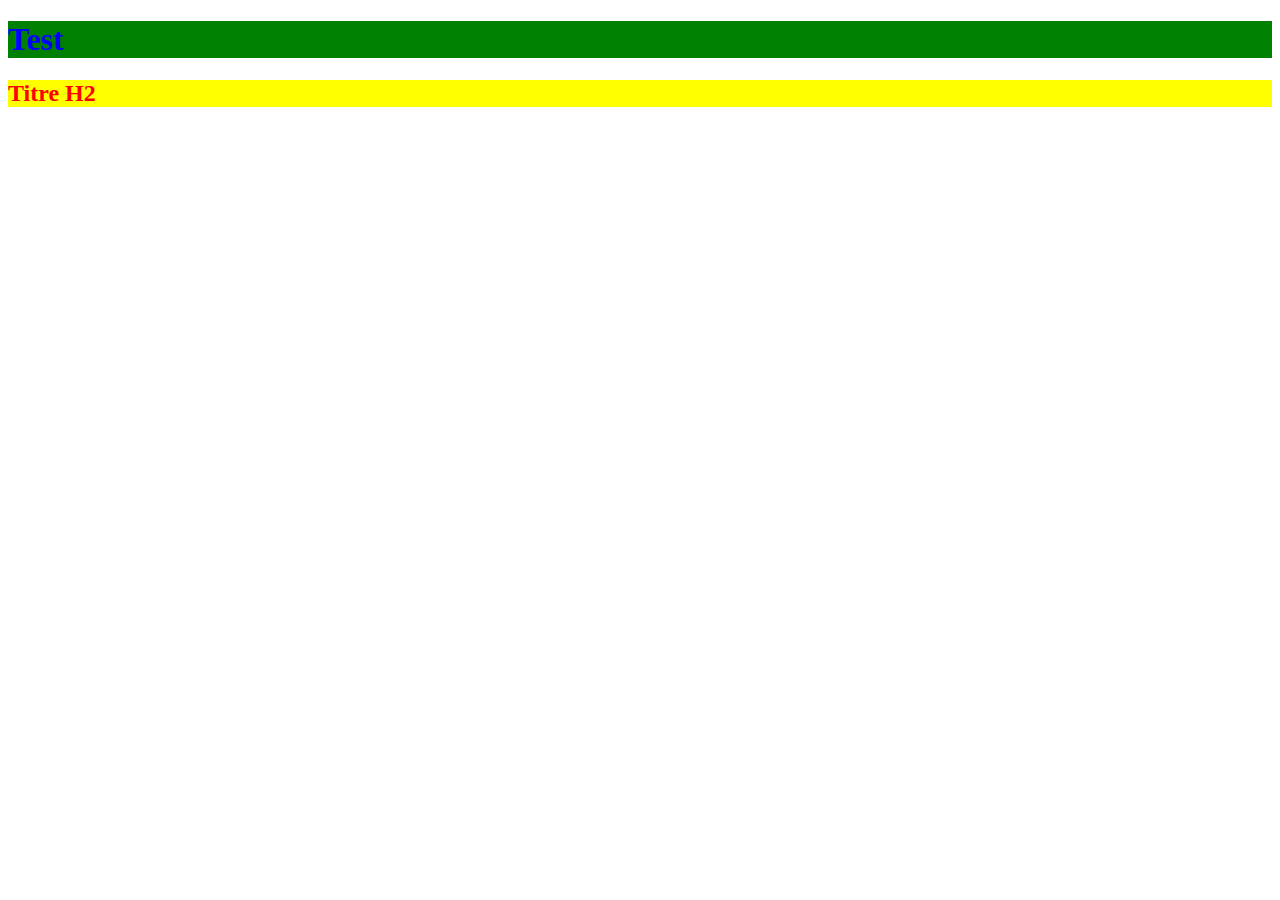
==== index.html @ 5d3e878f "first commit" ====
<!DOCTYPE html>
<html lang="en">
<head>
    <meta charset="UTF-8">
    <meta name="viewport" content="width=device-width, initial-scale=1.0">
    <link rel="stylesheet" href="./assets/css/style.css">
    <title>Document</title>
</head>
<body>
    <header>
        <h1>Test</h1>
    </header>
    <main>
        <section>
            <h2>Titre H2</h2>
        </section>
    </main>
</body>
</html>
---- assets/css/style.css ----
header {
  background-color: green;
}
header h1 {
  color: blue;
}

main section {
  background-color: yellow;
}
main section h2 {
  color: red;
}

/*# sourceMappingURL=style.css.map */
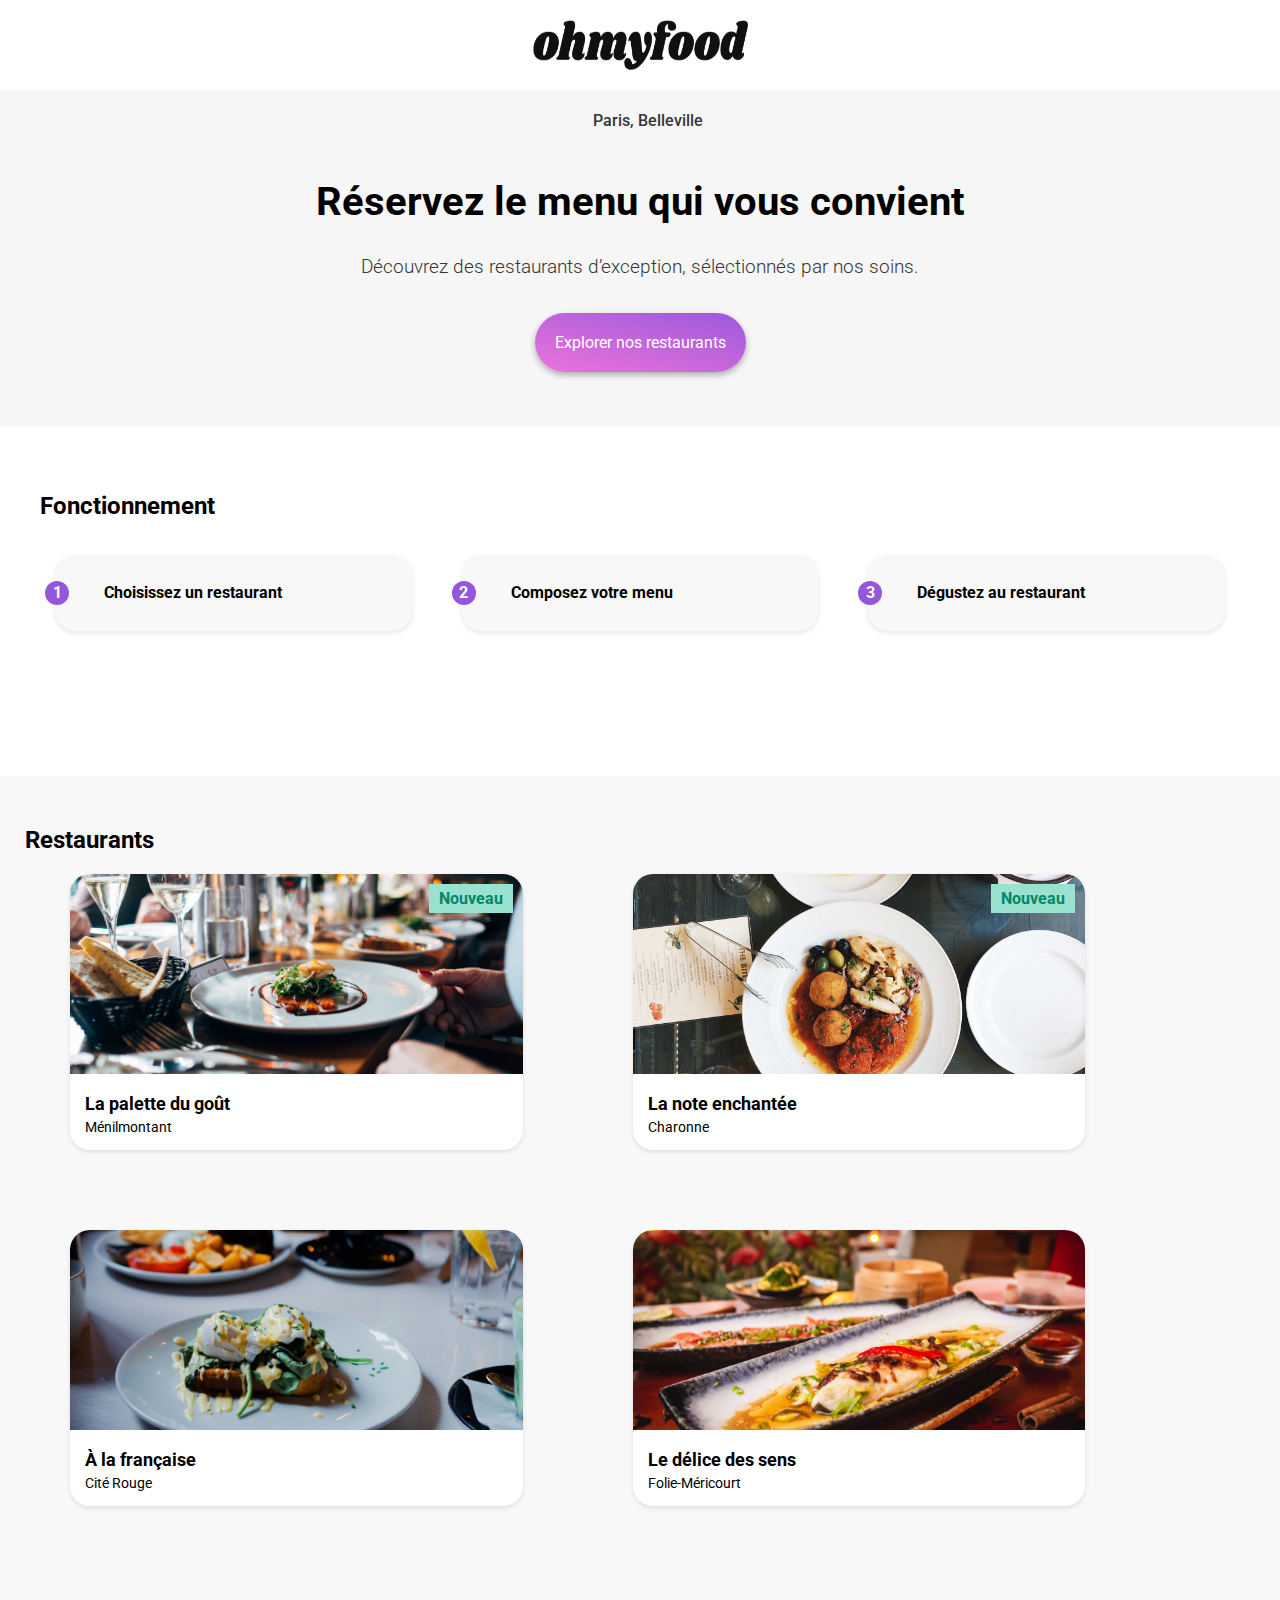
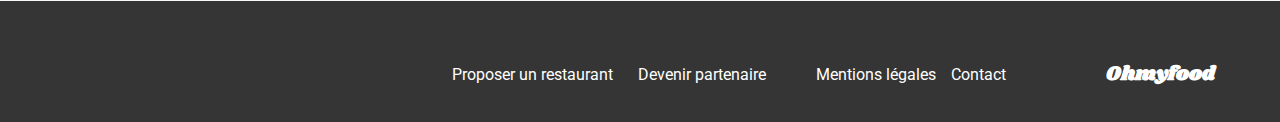
==== commit 22a7e799: "version 2" ====
--- a/index.html
+++ b/index.html
@@ -4,16 +4,158 @@
     <meta charset="UTF-8">
     <meta name="viewport" content="width=device-width, initial-scale=1.0">
     <link rel="stylesheet" href="./assets/css/style.css">
-    <title>Document</title>
+    <link rel="preconnect" href="https://fonts.googleapis.com">
+    <link rel="preconnect" href="https://fonts.gstatic.com" crossorigin="">
+    <link rel="stylesheet" href="https://cdnjs.cloudflare.com/ajax/libs/font-awesome/6.2.1/css/all.min.css" 
+    integrity="sha512-MV7K8+y+gLIBoVD59lQIYicR65iaqukzvf/nwasF0nqhPay5w/9lJmVM2hMDcnK1OnMGCdVK+iQrJ7lzPJQd1w==" 
+    crossorigin="anonymous" referrerpolicy="no-referrer">
+    <link rel="preconnect" href="https://fonts.googleapis.com">
+    <link rel="preconnect" href="https://fonts.gstatic.com" crossorigin>
+    <link href="https://fonts.googleapis.com/css2?family=Roboto:ital,wght@0,100;0,300;0,400;0,500;0,700;0,900;1,100;1,300;1,400;1,500;1,700;1,900&display=swap" rel="stylesheet">
+    <link href="https://fonts.googleapis.com/css2?family=Roboto:ital,wght@0,100;0,300;0,400;0,500;0,700;0,900;1,100;1,300;1,400;1,500;1,700;1,900&family=Shrikhand&display=swap" rel="stylesheet">
+    <title>Oh My Food</title>
 </head>
 <body>
     <header>
-        <h1>Test</h1>
+      <div id="logo">
+          <img class="logo-header" src="assets/images/logo/ohmyfood.png" alt="Logo de Oh My Food" width="215" height="50">
+      </div>
+      <div class="location">
+        <i class="fa-solid fa-location-dot"></i>
+        <p>Paris, Belleville</p>
+        </div>
     </header>
     <main>
-        <section>
-            <h2>Titre H2</h2>
-        </section>
-    </main>
+      <section class="presentation-main-container">
+        <h1>Réservez le menu qui vous convient</h1>
+        <p class="presentation">Découvrez des restaurants d’exception, sélectionnés par nos soins.</p>
+        <a href="#" class="btn-primary">Explorer nos restaurants</a>
+      </section>
+      <section class="fonctionnement-main-container">
+        <h2 class="title-section">Fonctionnement</h2>
+        <div class="fonctionnement-list">
+          <div class="fonctionnement">
+          <article>
+            <p class="btn-second-number">1</p>
+              <i class="fa-solid fa-mobile-screen-button"></i>
+            <h3>Choisissez un restaurant</h3>
+          </article>
+        </div>
+        <div class="fonctionnement">
+          <article>
+            <p class="btn-second-number">2</p>
+            <i class="fa-solid fa-list"></i>
+            <h3>Composez votre menu</h3>
+          </article>
+        </div>
+        <div class="fonctionnement">
+          <article>
+            <p class="btn-second-number">3</p>
+            <div class="fonctionnement-icone">
+              <i class="fa-solid fa-store"></i>
+            </div>
+            <h3>Dégustez au restaurant</h3>
+          </article>
+        </div>
+        </div>
+            </section>
+            <section class="restaurant-main-container">
+                <h2 class="restaurant-title">Restaurants</h2>
+                <div class="restaurant-cards">
+                  <div class="restaurant-list">
+                  <a href="/pages/la_palette_du_gout.html">
+                      <article class="card">
+                          <img src="./assets/images/restaurants/jay-wennington-N_Y88TWmGwA-unsplash.jpg" alt="">
+                          <div class="article-content">
+                            <div>
+                                <h3 class="card-title">La palette du goût</h3>
+                                <p class="card-subtitle">Ménilmontant</p>
+                            </div>
+                              <div class="card-rating">
+                                <i class="fa-solid fa-heart hide"></i>
+                                <i class="fa-regular fa-heart"></i>
+                              </div>
+                          </div>
+                         <div class="badge">Nouveau</div> 
+                      </article>
+                  </a>
+              </div>
+              <div class="restaurant-list">
+                <a href="/pages/la_note_enchantee.html">
+                    <article class="card">
+                        <img src="./assets/images/restaurants/stil-u2Lp8tXIcjw-unsplash.jpg" alt="">
+                        <div class="article-content">
+                            <div>
+                                <h3 class="card-title">La note enchantée</h3>
+                            <p class="card-subtitle">Charonne</p>
+                            </div>
+                            
+                            <div class="card-rating">
+                              <i class="fa-solid fa-heart hide"></i>
+                              <i class="fa-regular fa-heart"></i>
+                                
+                            </div>
+                        </div>
+                        <div class="badge">Nouveau</div> 
+                    </article>
+                </a>
+            </div>
+            <div class="restaurant-list">
+              <a href="/pages/a_la_francaise.html">
+                  <article class="card">
+                      <img src="./assets/images/restaurants/toa-heftiba-DQKerTsQwi0-unsplash.jpg" alt="">
+                      <div class="article-content">
+                        <div>
+                            <h3 class="card-title">À la française</h3>
+                          <p class="card-subtitle">Cité Rouge</p>
+                        </div>
+                          
+                          <div class="card-rating">
+                            <i class="fa-solid fa-heart hide"></i>
+                            <i class="fa-regular fa-heart"></i>
+                          </div>
+                      </div>
+                  </article>
+              </a>
+          </div>
+          <div class="restaurant-list">
+            <a href="/pages/le_delice_des_sens.html">
+                <article class="card">
+                    <img src="./assets/images/restaurants/louis-hansel-shotsoflouis-qNBGVyOCY8Q-unsplash.jpg" alt="">
+                    <div class="article-content">
+                        <div>
+                            <h3 class="card-title">Le délice des sens</h3>
+                        <p class="card-subtitle">Folie-Méricourt</p>
+                        </div>
+                        <div class="card-rating">
+                          <i class="fa-solid fa-heart hide"></i>
+                          <i class="fa-regular fa-heart"></i>
+                        </div>
+                    </div>
+                </article>
+            </a>
+        </div>
+                </div>
+                
+            </section>
+            </main>
+            <footer class="footer">
+              <h1 class="footer_logo">Ohmyfood</h1>
+          <div class="footer_bloc">
+              <div class="footer-nav">
+                  <a href="#" class="footer_nav">
+                      <i class="fas fa-utensils footer_nav-icons"></i>
+                  <p>Proposer un restaurant</p>
+                  </a>
+                  <a href="#" class=" footer_nav">
+                      <i class="fas fa-hands-helping footer_nav-icons"></i>
+                  <p>Devenir partenaire</p>
+              </a>
+              </div>
+              <a class="footer_nav-info" href="#"><p>Mentions légales</p></a>
+              <a class="footer_nav-info" href="#"><p>Contact</p></a>
+              <h1 class="footer_logo_res">Ohmyfood</h1>
+          </div>
+      </footer>    
 </body>
 </html>--- a/assets/css/style.css
+++ b/assets/css/style.css
@@ -1,15 +1,414 @@
-header {
-  background-color: green;
-}
-header h1 {
-  color: blue;
-}
-
-main section {
-  background-color: yellow;
-}
-main section h2 {
-  color: red;
+body {
+  font-family: roboto;
+}
+
+header #logo {
+  display: flex;
+  justify-content: center;
+  align-items: center;
+  padding: 20px;
+}
+header .location {
+  background-color: #EAEAEA;
+  padding: 5px;
+  display: flex;
+  justify-content: center;
+  align-items: center;
+  font-weight: 500;
+  color: #353535;
+  box-shadow: 0 3px 6px rgba(0, 0, 0, 0.3);
+  margin-bottom: 15px;
+}
+header .location i {
+  margin-right: 15px;
+  color: #353535;
+}
+
+@media (min-width: 1024px) {
+  header .location {
+    box-shadow: none;
+    background-color: #f6f6f6;
+    margin-bottom: 10px;
+  }
+}
+body {
+  margin: 0;
+}
+body .presentation-main-container {
+  text-align: center;
+  display: flex;
+  flex-direction: column;
+  align-items: center;
+  margin: auto;
+  margin-top: -10px;
+  padding-bottom: 55px;
+  background-color: #f6f6f6;
+}
+body .presentation-main-container p {
+  font-size: larger;
+  font-weight: 300;
+  color: #353535;
+}
+body .presentation-main-container .btn-primary {
+  border-radius: 35px;
+  background: linear-gradient(193.33deg, rgb(147, 86, 220) -11.44%, #FF79DA 123.93%);
+  padding: 20px;
+  color: white;
+  text-decoration: none;
+  box-shadow: 0 3px 6px rgba(0, 0, 0, 0.3);
+}
+body .presentation-main-container h1 {
+  margin-bottom: -5px;
+  margin-left: 75px;
+  margin-right: 75px;
+}
+body .fonctionnement-main-container .title-section {
+  margin-top: 35px;
+  padding-left: 10px;
+}
+body .fonctionnement-main-container {
+  padding: 30px;
+}
+body .fonctionnement {
+  display: flex;
+  align-items: center;
+  padding: 10px;
+  border-radius: 20px;
+  background-color: #f8f8f8;
+  box-shadow: 0 2px 5px rgba(0, 0, 0, 0.1);
+  margin: 0 25px 35px;
+}
+body .fonctionnement article {
+  display: flex;
+  align-items: center;
+}
+body .fa-solid {
+  color: #7e7e7e;
+}
+body .btn-second-number {
+  display: flex;
+  align-items: center;
+  justify-content: center;
+  width: 24px;
+  height: 24px;
+  border-radius: 50%;
+  background-color: #9356DC;
+  color: white;
+  font-weight: bold;
+  position: relative;
+  left: -20px;
+}
+body h3 {
+  margin-left: 15px;
+  font-size: 16px;
+  font-weight: bold;
+}
+body .restaurant-main-container {
+  background-color: #f8f8f8;
+  padding: 15px;
+  margin-top: 80px;
+}
+body .restaurant-title {
+  margin-top: 35px;
+  padding-left: 10px;
+}
+body .restaurant-list {
+  display: flex;
+  flex-wrap: wrap;
+  margin-bottom: 25px;
+  justify-content: center;
+  padding-bottom: 55px;
+}
+body .restaurant-list a {
+  text-decoration: none;
+  width: 100%;
+}
+body .card {
+  position: relative;
+  width: 100%;
+  border-radius: 20px;
+  box-shadow: 0 2px 5px rgba(0, 0, 0, 0.1);
+  background-color: white;
+}
+body .card img {
+  width: 100%;
+  height: 200px;
+  border-top-left-radius: 20px;
+  border-top-right-radius: 20px;
+  object-fit: cover;
+}
+body .article-content {
+  padding: 15px;
+  display: flex;
+  justify-content: space-between;
+  align-items: center;
+  position: relative;
+}
+body .card-title {
+  margin: 0;
+  font-size: 18px;
+  font-weight: bold;
+  color: black;
+}
+body .card-subtitle {
+  margin: 5px 0 0 0;
+  font-size: 14px;
+  color: black;
+}
+body .card-rating {
+  font-size: 18px;
+  color: black;
+}
+body .card-rating i {
+  position: absolute;
+  top: 25px;
+  right: 20px;
+}
+body .hide {
+  opacity: 0;
+  transition: opacity 0.5s ease;
+  z-index: 1;
+  color: #9356DC;
+}
+
+.hide:hover {
+  opacity: 1;
+}
+
+.badge {
+  position: absolute;
+  top: 10px;
+  right: 10px;
+  background-color: #99E2D0;
+  color: #008766;
+  text-align: center;
+  padding: 5px 10px;
+  font-weight: bold;
+}
+
+@media (min-width: 1024px) {
+  .presentation-main-container h1 {
+    font-size: 40px;
+  }
+  .presentation-main-container p {
+    margin-top: 35px;
+    margin-bottom: 35px;
+  }
+  .fonctionnement-list {
+    display: flex;
+    flex-direction: row;
+    justify-content: space-between;
+    margin-top: 35px;
+  }
+  .fonctionnement {
+    width: 33%;
+  }
+  .restaurant-cards {
+    display: grid;
+    grid-template-columns: repeat(2, 1fr);
+    justify-content: space-between;
+    width: 90%;
+  }
+  .restaurant-list {
+    margin-right: 55px;
+    margin-left: 55px;
+    margin-bottom: -15px;
+  }
+}
+.footer {
+  background-color: #353535;
+  color: white;
+  padding: 20px;
+}
+
+.footer_logo {
+  font-family: "shrikhand";
+  font-size: 24px;
+  margin-bottom: 20px;
+}
+
+.footer_logo_res {
+  font-family: "shrikhand";
+  font-size: 24px;
+  display: none;
+}
+
+.footer_bloc {
+  display: flex;
+  flex-direction: column;
+}
+
+.footer_nav, .footer_nav-info {
+  color: white;
+  text-decoration: none;
+  margin-bottom: 10px;
+  display: flex;
+  align-items: center;
+}
+
+.footer_nav-icons {
+  margin-right: 10px;
+  font-size: 15px;
+}
+
+.footer_nav p, .footer_nav-info p {
+  margin: 0;
+}
+
+@media (min-width: 1024px) {
+  .footer_bloc {
+    display: flex;
+    flex-direction: row;
+    justify-content: flex-end;
+  }
+  .footer_logo {
+    display: none;
+  }
+  .footer_logo_res {
+    display: block;
+    font-size: 20px;
+    margin-left: 100px;
+    margin-right: 45px;
+    padding-top: 25px;
+  }
+  .footer_nav, .footer_nav-info {
+    margin-left: 15px;
+    padding-top: 35px;
+  }
+  .footer-nav {
+    display: flex;
+    flex-direction: row;
+    margin-right: 35px;
+  }
+}
+.page_restaurant-img {
+  position: relative;
+  z-index: -1;
+}
+.page_restaurant-img img {
+  width: 100%;
+  height: 100%;
+  object-fit: cover;
+}
+
+.menu {
+  background-color: #F6F6F6;
+  border-radius: 25px 25px 0 0;
+  padding-bottom: 15px;
+  margin-top: -20px;
+}
+
+.menu_heading {
+  display: flex;
+  justify-content: space-between;
+  align-items: center;
+  padding: 15px;
+}
+
+.menu_heading h1 {
+  margin: 0;
+  font-family: "shrikhand";
+  font-size: 24px;
+}
+
+.button__like {
+  background: none;
+  border: none;
+  font-size: 20px;
+}
+
+.button__like i {
+  color: #000;
+}
+
+.menu_container {
+  padding: 15px;
+}
+
+.menu-list_heading {
+  font-size: 18px;
+  font-weight: 300;
+  margin-bottom: 10px;
+  border-bottom: 3px solid #99E2D0;
+  padding-bottom: 5px;
+  width: 50px;
+}
+
+.menu-cards {
+  background-color: #fff;
+  border-radius: 15px;
+  justify-content: space-between;
+  align-items: center;
+  padding: 10px 15px;
+  margin-bottom: 15px;
+  box-shadow: 0 2px 4px rgba(0, 0, 0, 0.1);
+}
+
+.menu-cards_info {
+  display: flex;
+  justify-content: space-between;
+  align-items: center;
+  width: 100%;
+}
+
+.menu-cards_description {
+  flex-grow: 1;
+}
+
+.menu-cards_description h4 {
+  margin: 0;
+  font-size: 18px;
+  font-weight: bold;
+}
+
+.menu-cards_description p {
+  margin: 5px 0 0;
+  font-size: 14px;
+  color: #777;
+}
+
+.menu-cards_price {
+  text-align: right;
+}
+
+.menu-cards_price p {
+  margin: 0;
+  font-size: 16px;
+  font-weight: bold;
+  color: #333;
+}
+
+.orderbtn {
+  border-radius: 35px;
+  background: linear-gradient(193.33deg, rgb(147, 86, 220) -11.44%, #FF79DA 123.93%);
+  padding: 20px;
+  justify-content: center;
+  text-align: center;
+  margin-top: 25px;
+  margin-bottom: 25px;
+  margin-left: 115px;
+  margin-right: 115px;
+  box-shadow: 0 3px 6px rgba(0, 0, 0, 0.3);
+}
+.orderbtn .order {
+  color: white;
+  text-decoration: none;
+  justify-content: center;
+}
+
+@media (min-width: 1024px) {
+  .page_restaurant-img {
+    height: 400px;
+  }
+  .menu {
+    margin-left: 150px;
+    margin-right: 150px;
+  }
+  .orderbtn {
+    width: 150px;
+    margin: auto;
+    margin-bottom: 25px;
+  }
 }
 
 /*# sourceMappingURL=style.css.map */
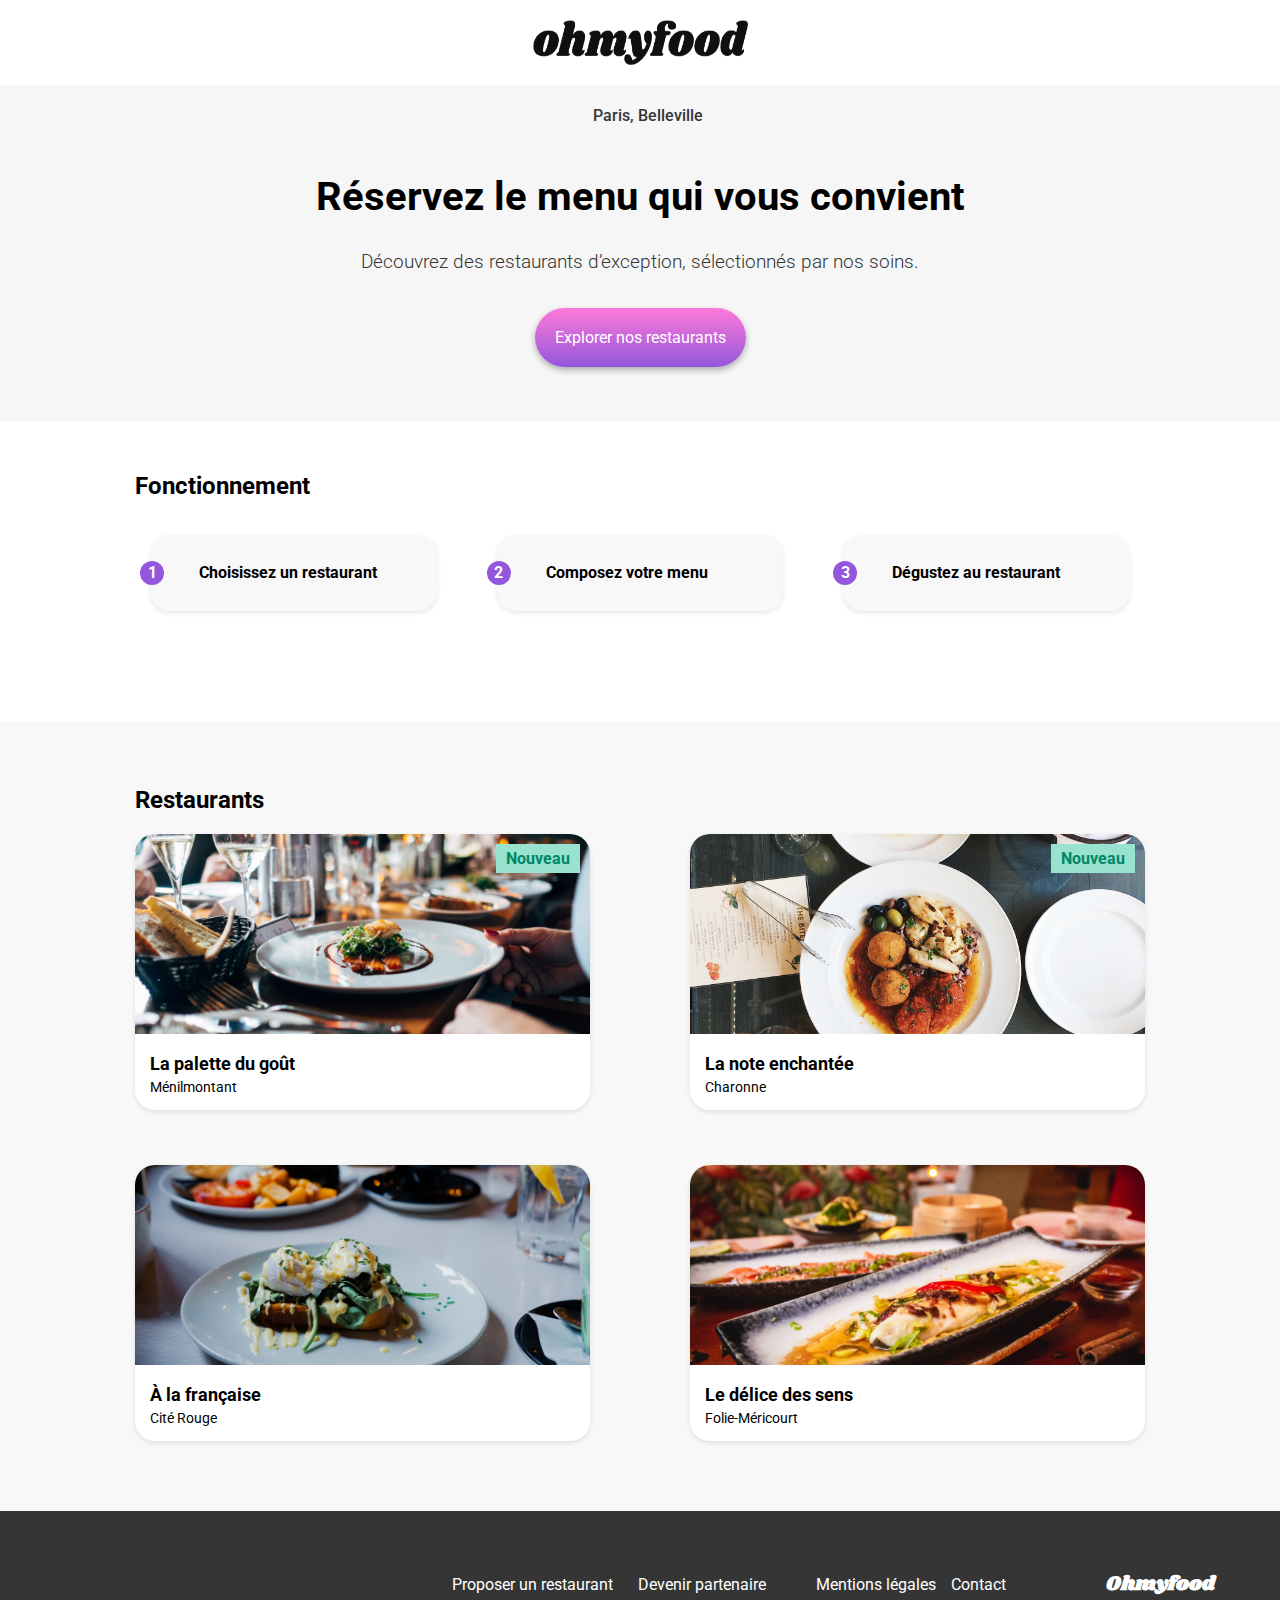
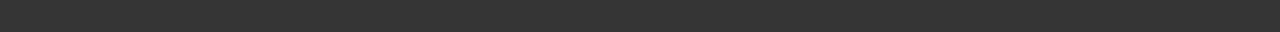
==== commit d8776a9c: "version 3" ====
--- a/index.html
+++ b/index.html
@@ -18,7 +18,7 @@
 <body>
     <header>
       <div id="logo">
-          <img class="logo-header" src="assets/images/logo/ohmyfood.png" alt="Logo de Oh My Food" width="215" height="50">
+          <img class="logo-header" src="assets/images/logo/ohmyfood.png" alt="Logo de Oh My Food" width="215" height="45">
       </div>
       <div class="location">
         <i class="fa-solid fa-location-dot"></i>
@@ -37,14 +37,14 @@
           <div class="fonctionnement">
           <article>
             <p class="btn-second-number">1</p>
-              <i class="fa-solid fa-mobile-screen-button"></i>
+              <i class="fa-solid fa-mobile-screen-button function"></i>
             <h3>Choisissez un restaurant</h3>
           </article>
         </div>
         <div class="fonctionnement">
           <article>
             <p class="btn-second-number">2</p>
-            <i class="fa-solid fa-list"></i>
+            <i class="fa-solid fa-list function"></i>
             <h3>Composez votre menu</h3>
           </article>
         </div>
@@ -52,18 +52,19 @@
           <article>
             <p class="btn-second-number">3</p>
             <div class="fonctionnement-icone">
-              <i class="fa-solid fa-store"></i>
+              <i class="fa-solid fa-store function"></i>
             </div>
             <h3>Dégustez au restaurant</h3>
           </article>
         </div>
         </div>
             </section>
-            <section class="restaurant-main-container">
+            <div class="background-restaurant">
+              <section class="restaurant-main-container">
                 <h2 class="restaurant-title">Restaurants</h2>
                 <div class="restaurant-cards">
                   <div class="restaurant-list">
-                  <a href="/pages/la_palette_du_gout.html">
+                  <a href="/restaurants/la_palette_du_gout.html">
                       <article class="card">
                           <img src="./assets/images/restaurants/jay-wennington-N_Y88TWmGwA-unsplash.jpg" alt="">
                           <div class="article-content">
@@ -81,7 +82,7 @@
                   </a>
               </div>
               <div class="restaurant-list">
-                <a href="/pages/la_note_enchantee.html">
+                <a href="/restaurants/la_note_enchantee.html">
                     <article class="card">
                         <img src="./assets/images/restaurants/stil-u2Lp8tXIcjw-unsplash.jpg" alt="">
                         <div class="article-content">
@@ -89,11 +90,9 @@
                                 <h3 class="card-title">La note enchantée</h3>
                             <p class="card-subtitle">Charonne</p>
                             </div>
-                            
                             <div class="card-rating">
                               <i class="fa-solid fa-heart hide"></i>
                               <i class="fa-regular fa-heart"></i>
-                                
                             </div>
                         </div>
                         <div class="badge">Nouveau</div> 
@@ -101,7 +100,7 @@
                 </a>
             </div>
             <div class="restaurant-list">
-              <a href="/pages/a_la_francaise.html">
+              <a href="/restaurants/a_la_francaise.html">
                   <article class="card">
                       <img src="./assets/images/restaurants/toa-heftiba-DQKerTsQwi0-unsplash.jpg" alt="">
                       <div class="article-content">
@@ -119,7 +118,7 @@
               </a>
           </div>
           <div class="restaurant-list">
-            <a href="/pages/le_delice_des_sens.html">
+            <a href="/restaurants/le_delice_des_sens.html">
                 <article class="card">
                     <img src="./assets/images/restaurants/louis-hansel-shotsoflouis-qNBGVyOCY8Q-unsplash.jpg" alt="">
                     <div class="article-content">
@@ -136,8 +135,8 @@
             </a>
         </div>
                 </div>
-                
             </section>
+            </div>
             </main>
             <footer class="footer">
               <h1 class="footer_logo">Ohmyfood</h1>
@@ -153,7 +152,7 @@
               </a>
               </div>
               <a class="footer_nav-info" href="#"><p>Mentions légales</p></a>
-              <a class="footer_nav-info" href="#"><p>Contact</p></a>
+              <a class="footer_nav-info" href="mailto:adresse@example.com"><p>Contact</p></a>
               <h1 class="footer_logo_res">Ohmyfood</h1>
           </div>
       </footer>    
--- a/assets/css/style.css
+++ b/assets/css/style.css
@@ -51,7 +51,7 @@
 }
 body .presentation-main-container .btn-primary {
   border-radius: 35px;
-  background: linear-gradient(193.33deg, rgb(147, 86, 220) -11.44%, #FF79DA 123.93%);
+  background: linear-gradient(to top, #9356DC, #FF79DA);
   padding: 20px;
   color: white;
   text-decoration: none;
@@ -62,12 +62,11 @@
   margin-left: 75px;
   margin-right: 75px;
 }
-body .fonctionnement-main-container .title-section {
+body .presentation-main-container .fonctionnement-main-container .title-section {
   margin-top: 35px;
-  padding-left: 10px;
-}
-body .fonctionnement-main-container {
-  padding: 30px;
+}
+body .presentation-main-container .fonctionnement-main-container {
+  padding: 15px;
 }
 body .fonctionnement {
   display: flex;
@@ -76,13 +75,21 @@
   border-radius: 20px;
   background-color: #f8f8f8;
   box-shadow: 0 2px 5px rgba(0, 0, 0, 0.1);
-  margin: 0 25px 35px;
+  margin-left: 15px;
+  margin-right: 15px;
+}
+body .fonctionnement-list {
+  display: flex;
+  flex-direction: column;
+  justify-content: space-between;
+  margin-top: 35px;
+  gap: 30px;
 }
 body .fonctionnement article {
   display: flex;
   align-items: center;
 }
-body .fa-solid {
+body .function {
   color: #7e7e7e;
 }
 body .btn-second-number {
@@ -105,12 +112,14 @@
 }
 body .restaurant-main-container {
   background-color: #f8f8f8;
+  margin-top: 80px;
   padding: 15px;
-  margin-top: 80px;
+}
+body .fonctionnement-main-container {
+  padding: 15px;
 }
 body .restaurant-title {
   margin-top: 35px;
-  padding-left: 10px;
 }
 body .restaurant-list {
   display: flex;
@@ -168,7 +177,7 @@
   opacity: 0;
   transition: opacity 0.5s ease;
   z-index: 1;
-  color: #9356DC;
+  background: linear-gradient(top, #9356DC, #FF79DA);
 }
 
 .hide:hover {
@@ -186,33 +195,84 @@
   font-weight: bold;
 }
 
-@media (min-width: 1024px) {
-  .presentation-main-container h1 {
+@media (min-width: 600px) {
+  body .presentation-main-container h1 {
     font-size: 40px;
   }
-  .presentation-main-container p {
+  body .presentation-main-container p {
     margin-top: 35px;
     margin-bottom: 35px;
   }
-  .fonctionnement-list {
-    display: flex;
+  body .fonctionnement-main-container {
+    padding: 30px;
+  }
+  body .fonctionnement-list {
     flex-direction: row;
     justify-content: space-between;
     margin-top: 35px;
-  }
-  .fonctionnement {
+    gap: 30px;
+  }
+  body .fonctionnement {
     width: 33%;
   }
-  .restaurant-cards {
-    display: grid;
-    grid-template-columns: repeat(2, 1fr);
+  body .background-restaurant {
+    background-color: #f8f8f8;
+  }
+  body .restaurant-main-container {
+    padding: 30px;
+  }
+  body .restaurant-cards {
+    display: flex;
+    flex-wrap: wrap;
     justify-content: space-between;
-    width: 90%;
-  }
-  .restaurant-list {
-    margin-right: 55px;
-    margin-left: 55px;
+    gap: 15px;
+    width: 100%;
+  }
+  body .restaurant-list {
     margin-bottom: -15px;
+    width: calc(50% - 50px);
+  }
+}
+@media (min-width: 1024px) {
+  body .presentation-main-container h1 {
+    font-size: 40px;
+  }
+  body .presentation-main-container p {
+    margin-top: 35px;
+    margin-bottom: 35px;
+  }
+  body .fonctionnement-main-container {
+    padding: 30px;
+    margin-left: 105px;
+    margin-right: 105px;
+  }
+  body .fonctionnement-list {
+    flex-direction: row;
+    justify-content: space-between;
+    margin-top: 35px;
+    gap: 30px;
+  }
+  body .fonctionnement {
+    width: 33%;
+  }
+  body .background-restaurant {
+    background-color: #f8f8f8;
+  }
+  body .restaurant-main-container {
+    padding: 30px;
+    margin-left: 105px;
+    margin-right: 105px;
+  }
+  body .restaurant-cards {
+    display: flex;
+    flex-wrap: wrap;
+    justify-content: space-between;
+    gap: 15px;
+    width: 100%;
+  }
+  body .restaurant-list {
+    margin-bottom: -15px;
+    width: calc(50% - 50px);
   }
 }
 .footer {
@@ -255,7 +315,7 @@
   margin: 0;
 }
 
-@media (min-width: 1024px) {
+@media (min-width: 600px) {
   .footer_bloc {
     display: flex;
     flex-direction: row;
@@ -281,6 +341,40 @@
     margin-right: 35px;
   }
 }
+@media (min-width: 1024px) {
+  .footer_bloc {
+    display: flex;
+    flex-direction: row;
+    justify-content: flex-end;
+  }
+  .footer_logo {
+    display: none;
+  }
+  .footer_logo_res {
+    display: block;
+    font-size: 20px;
+    margin-left: 100px;
+    margin-right: 45px;
+    padding-top: 25px;
+  }
+  .footer_nav, .footer_nav-info {
+    margin-left: 15px;
+    padding-top: 35px;
+  }
+  .footer-nav {
+    display: flex;
+    flex-direction: row;
+    margin-right: 35px;
+  }
+}
+.fa-arrow-left {
+  position: absolute;
+  left: 25px;
+  top: 30px;
+  color: black;
+  font-size: larger;
+}
+
 .page_restaurant-img {
   position: relative;
   z-index: -1;
@@ -303,22 +397,27 @@
   justify-content: space-between;
   align-items: center;
   padding: 15px;
+  position: relative;
+  gap: 30px;
+  margin-bottom: -25px;
+}
+
+.card-like {
+  position: relative;
+  top: 0;
+  height: 20px;
+}
+
+.like {
+  position: absolute;
+  top: -5px;
+  font-size: 25px;
+  margin-left: -35px;
 }
 
 .menu_heading h1 {
-  margin: 0;
   font-family: "shrikhand";
-  font-size: 24px;
-}
-
-.button__like {
-  background: none;
-  border: none;
-  font-size: 20px;
-}
-
-.button__like i {
-  color: #000;
+  font-size: 30px;
 }
 
 .menu_container {
@@ -339,9 +438,41 @@
   border-radius: 15px;
   justify-content: space-between;
   align-items: center;
-  padding: 10px 15px;
   margin-bottom: 15px;
   box-shadow: 0 2px 4px rgba(0, 0, 0, 0.1);
+  position: relative;
+  overflow: hidden;
+  height: 76px;
+}
+
+.menu-cards_price {
+  display: flex;
+  align-items: end;
+}
+
+.menu-cards:hover .price_container {
+  transform: translateX(-10px);
+}
+
+.price_container {
+  display: flex;
+  right: 0;
+  transform: translateX(60px);
+  gap: 20px;
+  transition: transform 0.5s linear;
+  height: 100%;
+}
+
+.checkmark {
+  background-color: #99E2D0;
+  display: flex;
+  justify-content: center;
+  align-items: center;
+  height: 100%;
+  width: 60px;
+}
+.checkmark .fa-circle-check {
+  color: white;
 }
 
 .menu-cards_info {
@@ -349,22 +480,30 @@
   justify-content: space-between;
   align-items: center;
   width: 100%;
+  height: 100%;
+  padding-left: 10px;
 }
 
 .menu-cards_description {
-  flex-grow: 1;
+  width: 70%;
 }
 
 .menu-cards_description h4 {
   margin: 0;
   font-size: 18px;
   font-weight: bold;
+  white-space: nowrap;
+  text-overflow: ellipsis;
+  overflow: hidden;
 }
 
 .menu-cards_description p {
   margin: 5px 0 0;
   font-size: 14px;
   color: #777;
+  white-space: nowrap;
+  text-overflow: ellipsis;
+  overflow: hidden;
 }
 
 .menu-cards_price {
@@ -376,11 +515,12 @@
   font-size: 16px;
   font-weight: bold;
   color: #333;
+  margin-bottom: 10px;
 }
 
 .orderbtn {
   border-radius: 35px;
-  background: linear-gradient(193.33deg, rgb(147, 86, 220) -11.44%, #FF79DA 123.93%);
+  background: linear-gradient(to top, #9356DC, #FF79DA);
   padding: 20px;
   justify-content: center;
   text-align: center;
@@ -396,13 +536,27 @@
   justify-content: center;
 }
 
-@media (min-width: 1024px) {
+@media (min-width: 600px) {
   .page_restaurant-img {
-    height: 400px;
+    height: 300px;
   }
   .menu {
+    margin-left: 50px;
+    margin-right: 50px;
+  }
+  .menu-list {
     margin-left: 150px;
     margin-right: 150px;
+  }
+  .menu_heading {
+    display: flex;
+    justify-content: center;
+  }
+  .button__like {
+    margin-left: 25px;
+  }
+  .like {
+    margin-left: 15px;
   }
   .orderbtn {
     width: 150px;
@@ -410,5 +564,33 @@
     margin-bottom: 25px;
   }
 }
+@media (min-width: 1024px) {
+  .page_restaurant-img {
+    height: 300px;
+  }
+  .menu {
+    margin-left: 150px;
+    margin-right: 150px;
+  }
+  .menu-list {
+    margin-left: 150px;
+    margin-right: 150px;
+  }
+  .menu_heading {
+    display: flex;
+    justify-content: center;
+  }
+  .button__like {
+    margin-left: 25px;
+  }
+  .like {
+    margin-left: 15px;
+  }
+  .orderbtn {
+    width: 150px;
+    margin: auto;
+    margin-bottom: 25px;
+  }
+}
 
 /*# sourceMappingURL=style.css.map */
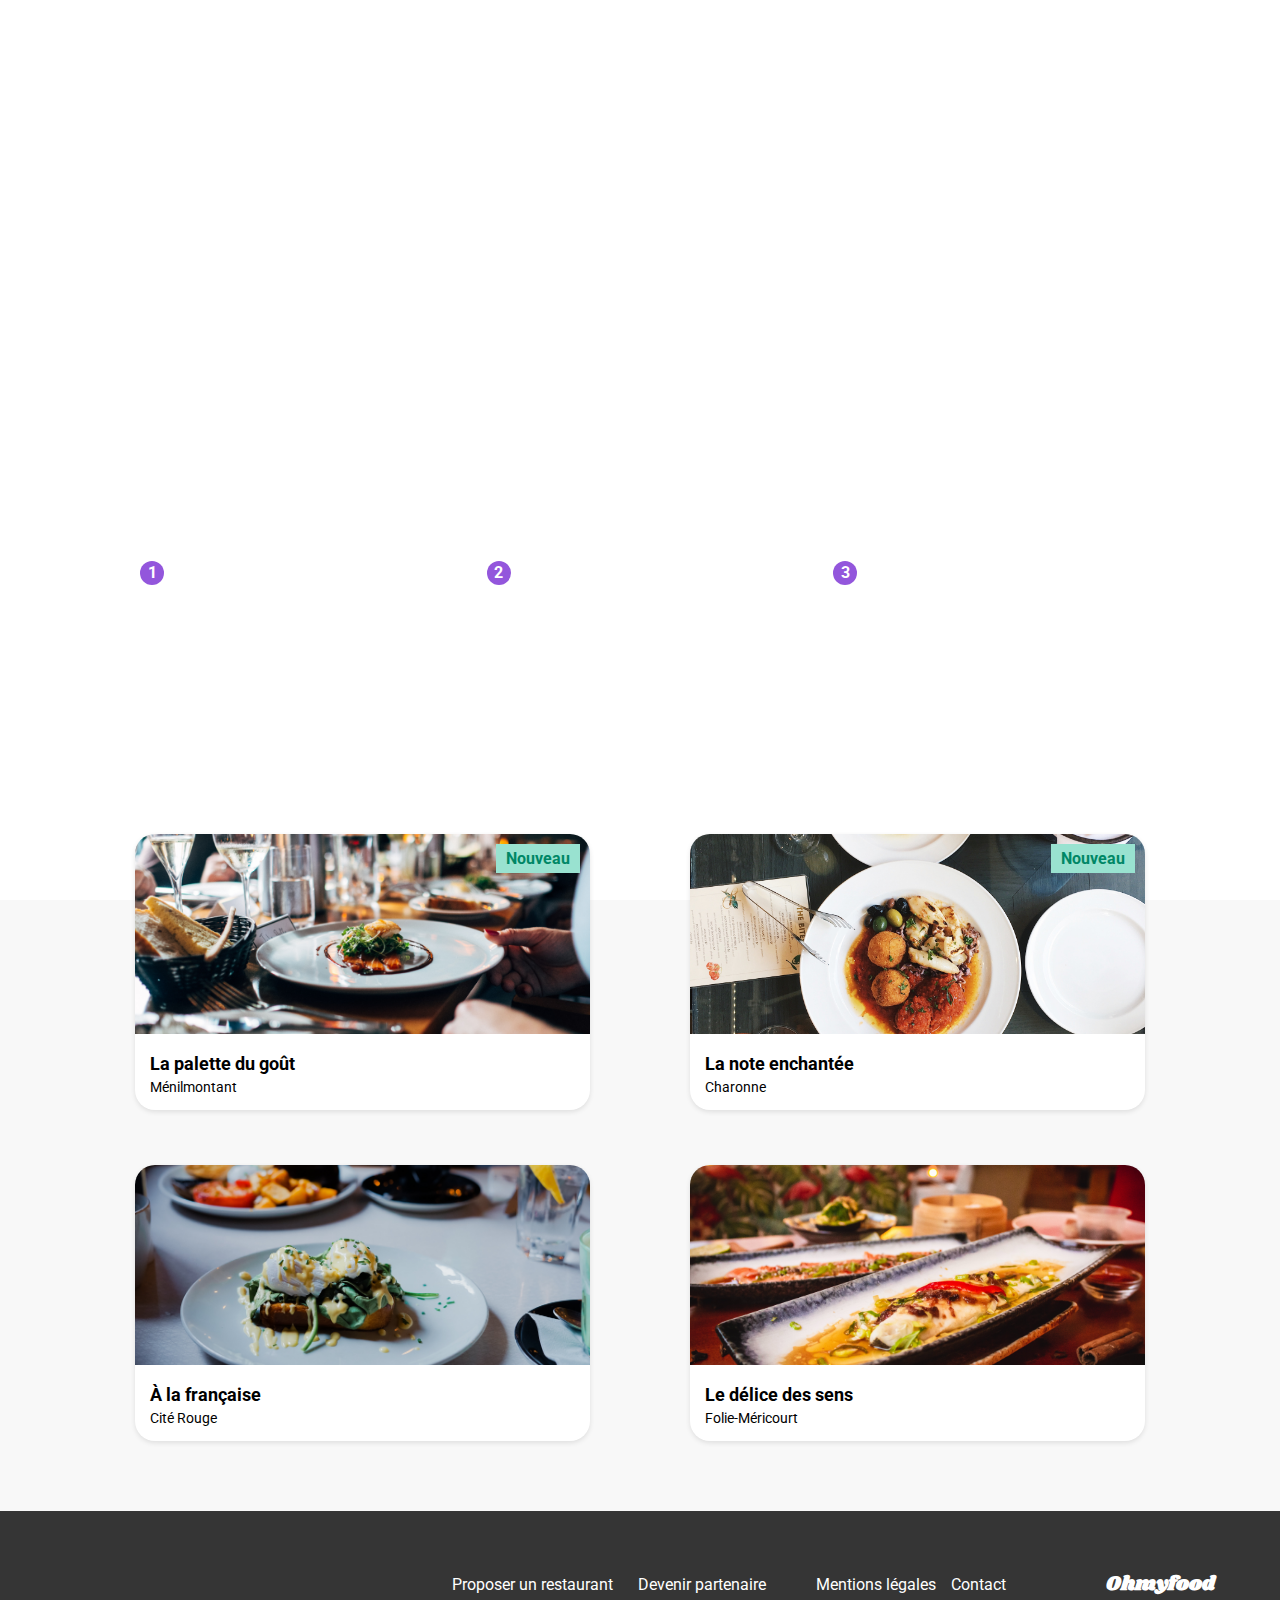
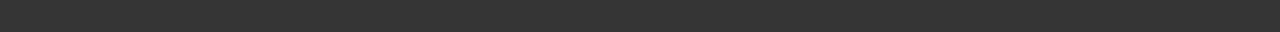
==== commit 2669cb91: "version 5" ====
--- a/index.html
+++ b/index.html
@@ -16,6 +16,9 @@
     <title>Oh My Food</title>
 </head>
 <body>
+  <div class="loader-container">
+    <div class="loader"></div>
+  </div>
     <header>
       <div id="logo">
           <img class="logo-header" src="assets/images/logo/ohmyfood.png" alt="Logo de Oh My Food" width="215" height="45">
--- a/assets/css/style.css
+++ b/assets/css/style.css
@@ -177,7 +177,9 @@
   opacity: 0;
   transition: opacity 0.5s ease;
   z-index: 1;
-  background: linear-gradient(top, #9356DC, #FF79DA);
+  background: linear-gradient(to top, #9356DC, #FF79DA);
+  background-clip: text;
+  -webkit-text-fill-color: transparent;
 }
 
 .hide:hover {
@@ -274,6 +276,49 @@
     margin-bottom: -15px;
     width: calc(50% - 50px);
   }
+  .loader {
+    width: 12px;
+    height: 12px;
+    border-radius: 50%;
+    display: block;
+    margin: 15px auto;
+    position: absolute;
+    top: 50%;
+    left: 50%;
+    color: #9356DC;
+    box-sizing: border-box;
+    animation: animloader 1s linear infinite alternate;
+  }
+  .loader-container {
+    position: absolute;
+    width: 100vw;
+    height: 100vh;
+    background-color: white;
+    animation: fadeout 3s linear;
+  }
+  @keyframes animloader {
+    0% {
+      box-shadow: -38px -12px, -14px 0, 14px 0, 38px 0;
+    }
+    33% {
+      box-shadow: -38px 0px, -14px -12px, 14px 0, 38px 0;
+    }
+    66% {
+      box-shadow: -38px 0px, -14px 0, 14px -12px, 38px 0;
+    }
+    100% {
+      box-shadow: -38px 0, -14px 0, 14px 0, 38px -12px;
+      display: none;
+    }
+  }
+  @keyframes fadeout {
+    0% {
+      opacity: 1;
+    }
+    100% {
+      opacity: 0;
+    }
+  }
 }
 .footer {
   background-color: #353535;
@@ -378,6 +423,8 @@
 .page_restaurant-img {
   position: relative;
   z-index: -1;
+  width: 100%;
+  height: 250px;
 }
 .page_restaurant-img img {
   width: 100%;
@@ -482,10 +529,16 @@
   width: 100%;
   height: 100%;
   padding-left: 10px;
+  white-space: nowrap;
+  text-overflow: ellipsis;
+  overflow: hidden;
 }
 
 .menu-cards_description {
   width: 70%;
+  white-space: nowrap;
+  text-overflow: ellipsis;
+  overflow: hidden;
 }
 
 .menu-cards_description h4 {
@@ -508,6 +561,7 @@
 
 .menu-cards_price {
   text-align: right;
+  margin-right: 5px;
 }
 
 .menu-cards_price p {
@@ -526,8 +580,8 @@
   text-align: center;
   margin-top: 25px;
   margin-bottom: 25px;
-  margin-left: 115px;
-  margin-right: 115px;
+  width: 100%;
+  margin: auto;
   box-shadow: 0 3px 6px rgba(0, 0, 0, 0.3);
 }
 .orderbtn .order {
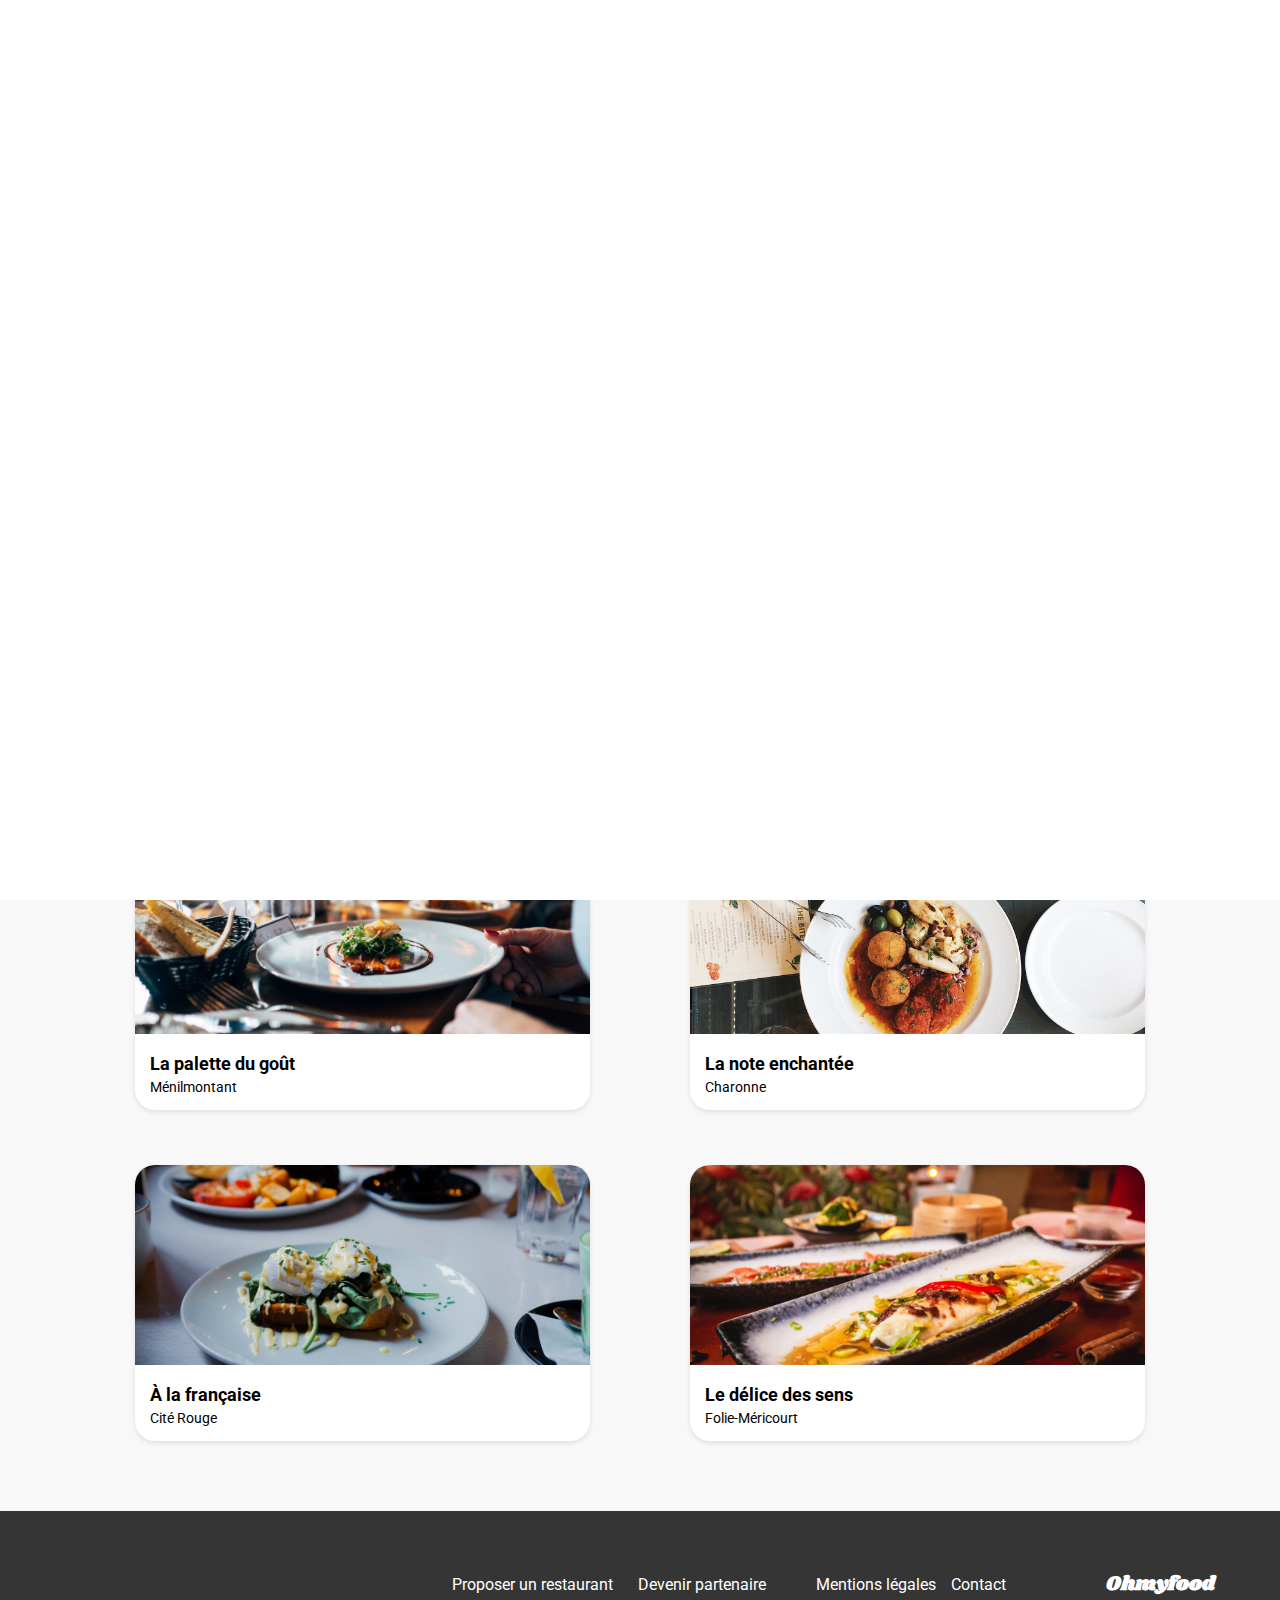
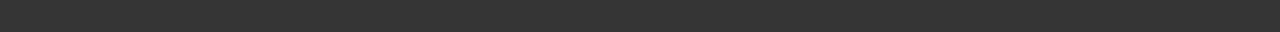
==== commit 6c61c4a9: "Correction liens" ====
--- a/index.html
+++ b/index.html
@@ -67,7 +67,7 @@
                 <h2 class="restaurant-title">Restaurants</h2>
                 <div class="restaurant-cards">
                   <div class="restaurant-list">
-                  <a href="/restaurants/la_palette_du_gout.html">
+                  <a href="./restaurants/la_palette_du_gout.html">
                       <article class="card">
                           <img src="./assets/images/restaurants/jay-wennington-N_Y88TWmGwA-unsplash.jpg" alt="">
                           <div class="article-content">
@@ -85,7 +85,7 @@
                   </a>
               </div>
               <div class="restaurant-list">
-                <a href="/restaurants/la_note_enchantee.html">
+                <a href="./restaurants/la_note_enchantee.html">
                     <article class="card">
                         <img src="./assets/images/restaurants/stil-u2Lp8tXIcjw-unsplash.jpg" alt="">
                         <div class="article-content">
@@ -103,7 +103,7 @@
                 </a>
             </div>
             <div class="restaurant-list">
-              <a href="/restaurants/a_la_francaise.html">
+              <a href="./restaurants/a_la_francaise.html">
                   <article class="card">
                       <img src="./assets/images/restaurants/toa-heftiba-DQKerTsQwi0-unsplash.jpg" alt="">
                       <div class="article-content">
@@ -121,7 +121,7 @@
               </a>
           </div>
           <div class="restaurant-list">
-            <a href="/restaurants/le_delice_des_sens.html">
+            <a href="./restaurants/le_delice_des_sens.html">
                 <article class="card">
                     <img src="./assets/images/restaurants/louis-hansel-shotsoflouis-qNBGVyOCY8Q-unsplash.jpg" alt="">
                     <div class="article-content">
--- a/assets/css/style.css
+++ b/assets/css/style.css
@@ -276,48 +276,51 @@
     margin-bottom: -15px;
     width: calc(50% - 50px);
   }
-  .loader {
-    width: 12px;
-    height: 12px;
-    border-radius: 50%;
-    display: block;
-    margin: 15px auto;
-    position: absolute;
-    top: 50%;
-    left: 50%;
-    color: #9356DC;
-    box-sizing: border-box;
-    animation: animloader 1s linear infinite alternate;
-  }
-  .loader-container {
-    position: absolute;
-    width: 100vw;
-    height: 100vh;
-    background-color: white;
-    animation: fadeout 3s linear;
-  }
-  @keyframes animloader {
-    0% {
-      box-shadow: -38px -12px, -14px 0, 14px 0, 38px 0;
-    }
-    33% {
-      box-shadow: -38px 0px, -14px -12px, 14px 0, 38px 0;
-    }
-    66% {
-      box-shadow: -38px 0px, -14px 0, 14px -12px, 38px 0;
-    }
-    100% {
-      box-shadow: -38px 0, -14px 0, 14px 0, 38px -12px;
-      display: none;
-    }
-  }
-  @keyframes fadeout {
-    0% {
-      opacity: 1;
-    }
-    100% {
-      opacity: 0;
-    }
+}
+.loader {
+  width: 12px;
+  height: 12px;
+  border-radius: 50%;
+  display: block;
+  margin: 15px auto;
+  position: absolute;
+  top: 50%;
+  left: 50%;
+  color: #9356DC;
+  box-sizing: border-box;
+  animation: animloader 1s linear infinite alternate;
+}
+
+.loader-container {
+  position: fixed;
+  animation-fill-mode: forwards !important;
+  width: 100vw;
+  height: 100vh;
+  background-color: white;
+  animation: hideLoader 2500ms 1 forwards;
+  z-index: 1;
+}
+
+@keyframes animloader {
+  0% {
+    box-shadow: -38px -12px, -14px 0, 14px 0, 38px 0;
+  }
+  33% {
+    box-shadow: -38px 0px, -14px -12px, 14px 0, 38px 0;
+  }
+  66% {
+    box-shadow: -38px 0px, -14px 0, 14px -12px, 38px 0;
+  }
+  100% {
+    box-shadow: -38px 0, -14px 0, 14px 0, 38px -12px;
+    display: none;
+  }
+}
+@keyframes hideLoader {
+  100% {
+    opacity: 0;
+    pointer-events: none;
+    display: none;
   }
 }
 .footer {
@@ -580,8 +583,8 @@
   text-align: center;
   margin-top: 25px;
   margin-bottom: 25px;
-  width: 100%;
-  margin: auto;
+  margin-left: 70px;
+  margin-right: 70px;
   box-shadow: 0 3px 6px rgba(0, 0, 0, 0.3);
 }
 .orderbtn .order {
